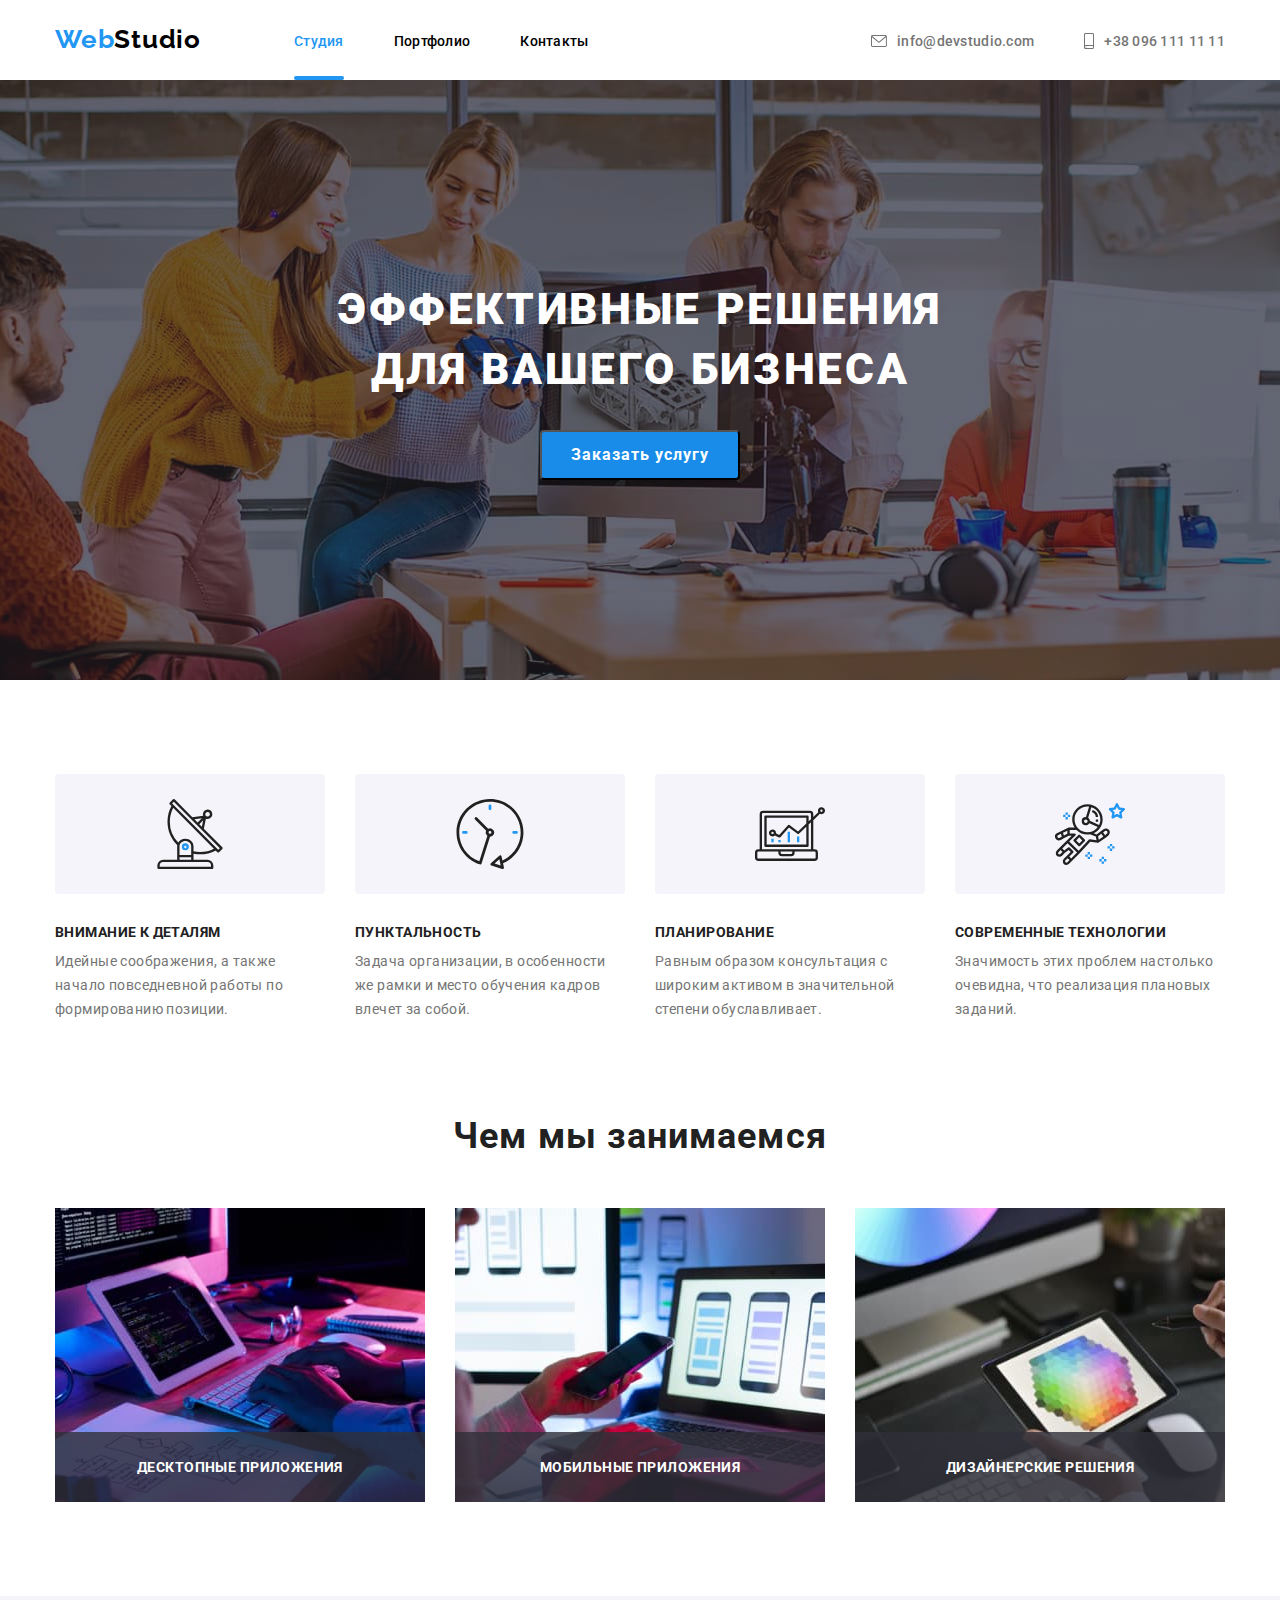
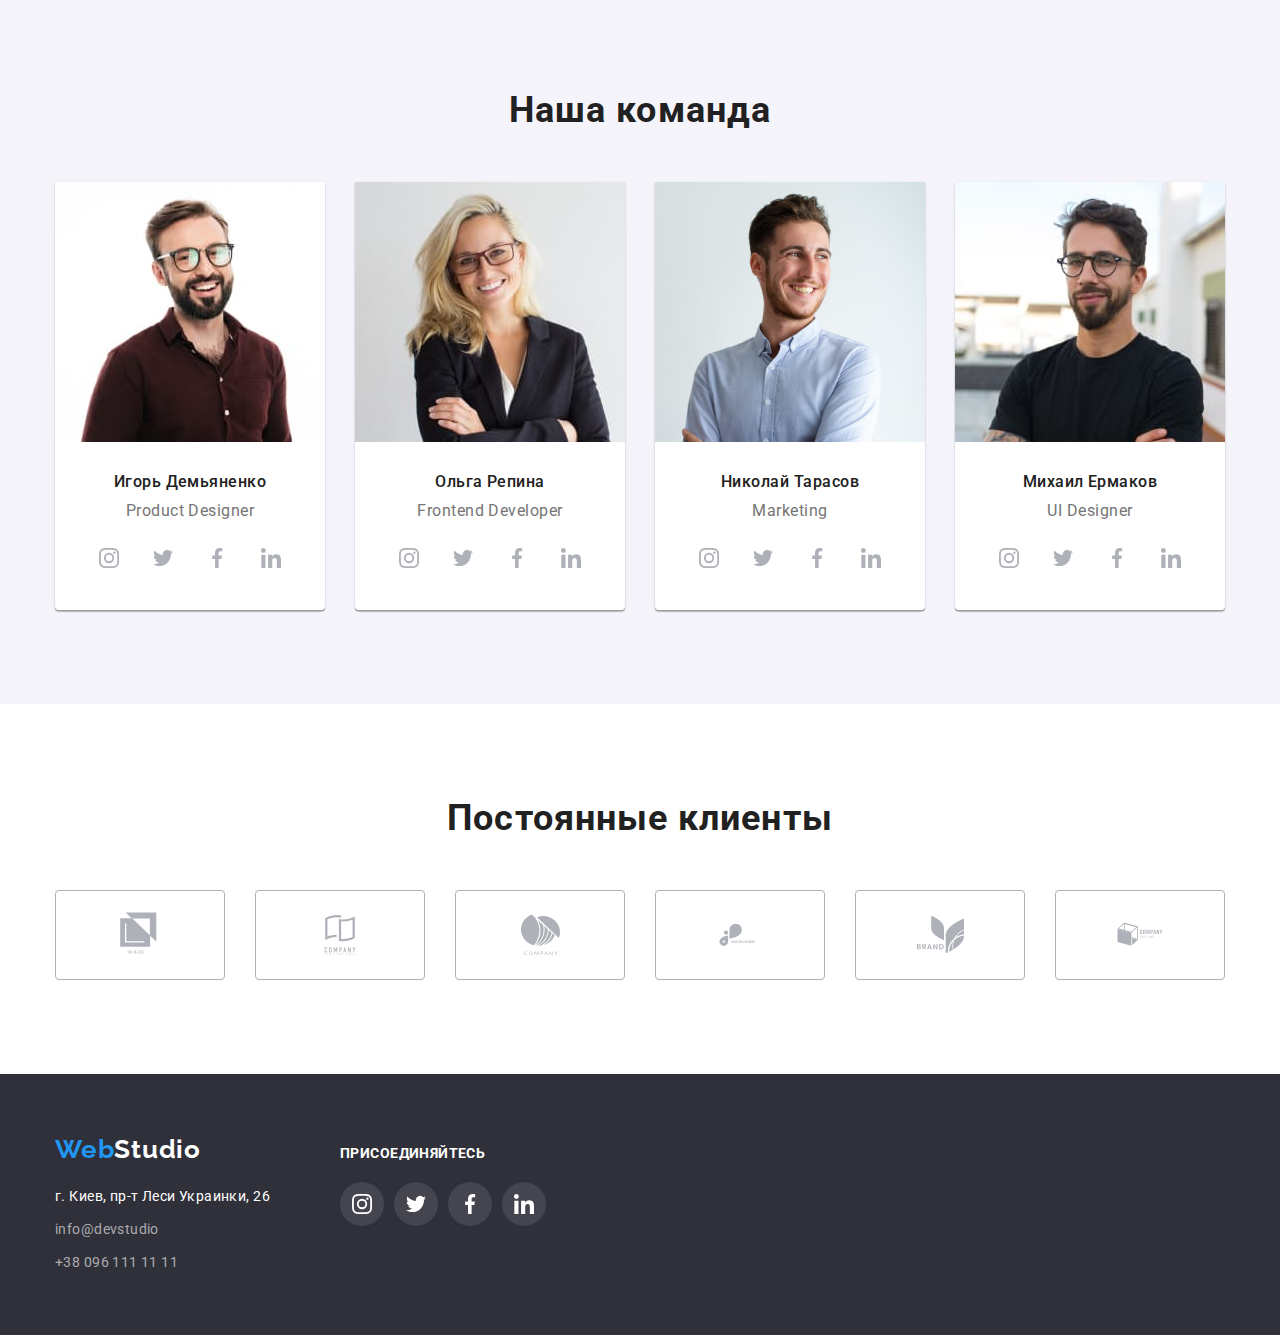
==== index.html @ 2524bd7b "add files" ====
<!DOCTYPE html>
<html lang="ru">
<head>
  <meta charset="UTF-8">
  <meta name="viewport" content="width=device-width, initial-scale=1.0">
  <title>WebStudio</title>
  <link rel="stylesheet" href="https://cdnjs.cloudflare.com/ajax/libs/modern-normalize/1.0.0/modern-normalize.css" />
  <link href="https://fonts.googleapis.com/css2?family=Raleway:wght@700&family=Roboto:wght@400;500;700;900&display=swap"
    rel="stylesheet">
  <link rel="stylesheet" href="./css/styles.css">
</head>

<body> 
  <!-- Header -->
    <header class="header">
      <div class="container">
      <nav class="header-nav">
        <a class="link name" href="./index.html" aria-label="WebStudio">
          <span class="logo-web">Web</span><span class="logo-studio">Studio</span></a>
        <ul class="header-list list">
          <li class="list-item"><a class="item link  current" href="./index.html">Студия</a></li>
          <li class="list-item"><a class="item link" href="./portfolio.html">Портфолио</a></li>
          <li class="list-item"><a class="item link" href="./index.html">Контакты</a></li>
        </ul>
      </nav>
        <address class="address">
          <ul class="header-info list">
            <li class="social-link">
              <a class="item link" href="mailto:info@devstudio.com">
                <svg class="social-mail sprite" width="16" height="12">
                  <use href="./images/sprite.svg#icon-envelope"></use>
                </svg>info@devstudio.com
              </a>
            </li>
            <li class="social-link">
              <a class="item link" href="tel:+380961111111">
                <svg class="social-phone sprite" width="10" height="16">
                  <use href="./images/sprite.svg#icon-smartphone"></use>
                </svg>+38 096 111 11 11
              </a></li>
          </ul>
        </address>
        </div>
    </header>
  <!-- End Header -->

  <!-- Hero -->
  <main>
    <section class="hero">
      <div class="container">
      <h1 class="description">Эффективные решения для вашего бизнеса</h1>
      <button class="hero-button" href="#" type="button" data-modal-open>Заказать услугу</button>
      </div>
        </section>
    <div class="backdrop is-hidden" data-modal>
      <div class="modal">
        <button class="button-close" href="#" type="button" data-modal-close>
          <svg class="crest" width="11px" height="11px">
            <use href="./images/sprite.svg#icon-closed"></use>
          </svg>
        </button>
      </div>
    </div>
   
    <!-- End Hero -->

    <!-- h2 -->
    <section class="section">
      <h2 class="visually-hidden">Преимущества</h2>
      <div class="container">
      <ul class="advantages list">
        <li class="subject">
          <div class="subject-icons">
          <svg class="userpic">
            <use href="./images/sprite.svg#icon-antenna-1"></use>
          </svg>
          </div>
      <h3 class="subtitle">Внимание к деталям</h3>
      <p>Идейные соображения, а также начало повседневной работы по формированию позиции.</p>
       </li>      
       <li class="subject">
         <div class="subject-icons">
         <svg class="userpic">
           <use href="./images/sprite.svg#icon-clock-1"></use>
         </svg>
        </div>
      <h3 class="subtitle">Пунктальность</h3>
      <p>Задача организации, в особенности же рамки и место обучения кадров влечет за собой.</p>
        </li>  
        <li class="subject">
          <div class="subject-icons">
          <svg class="userpic">
            <use href="./images/sprite.svg#icon-diagram-1"></use>
          </svg>
          </div>
      <h3 class="subtitle">Планирование</h3>  
      <p>Равным образом консультация с широким активом в значительной степени обуславливает.</p>
      </li>
      <li class="subject">
        <div class="subject-icons">
        <svg class="userpic">
          <use href="./images/sprite.svg#icon-astronaut-1"></use>
        </svg>
        </div>
      <h3 class="subtitle">Современные технологии</h3>
      <p>Значимость этих проблем настолько очевидна, что реализация плановых заданий.</p>
      </li>
      </ul>
      </div>
    </section>

    <!-- End h2 -->

    <!-- What we are doing -->
    <section class="section-image">
      <div class="container">
        <h2 class="picture">Чем мы занимаемся</h2>
      <ul class="picture-item list">
        <li class="picture-list"><img src="./images/image1.jpg" alt="typing hands" width="370" height="294">
          <p class="text-list">Десктопные приложения</p></li>
        <li class="picture-list"><img src="./images/image2.jpg" alt="laptop" width="370" height="294">
          <p class="text-list">Мобильные приложения</p></li>
        <li class="picture-list"><img src="./images/image3.jpg" alt="tablet" width="370" height="294">
          <p class="text-list">Дизайнерские решения</p></li>
      </ul>
      </div>
    </section>

    <!-- End what we are doing -->

    <!-- Our team -->
     <section class="section-team">
      <div class="container">
      <h2 class="title">Наша команда</h2>
       <ul class="workers list">
        <li class="workers-photo">     
         <img class="photo" src="./images/img4.jpg" alt="man in glass" width="270" height="260">
        <div class="workers-team">
          <h3 class="workers-name">Игорь Демьяненко</h3>
        <p class="position" lang="en">Product Designer</p>
        <ul class="workers-social list">
          <li class="social-list"><a class="list-links" href="#">
              <svg class="social-icons" width="20" height="20">
                <use href="./images/sprite.svg#icon-instagram-2"></use>
              </svg>
            </a></li>
          <li class="social-list"><a class="list-links" href="#">
              <svg class="social-icons" width="20" height="20">
                <use href="./images/sprite.svg#icon-twitter-1"></use>
              </svg>
            </a></li>
          <li class="social-list"><a class="list-links" href="#">
              <svg class="social-icons" width="20" height="20">
                <use href="./images/sprite.svg#icon-facebook-1"></use>
              </svg>
            </a></li>
          <li class="social-list"><a class="list-links" href="#">
              <svg class="social-icons" width="20" height="20">
                <use href="./images/sprite.svg#icon-linkedin-1"></use>
              </svg>
            </a></li>
            </ul>
        </div>
        <li class="workers-photo">
          <img class="photo" src="./images/img5.jpg" alt="blonde woman" width="270" height="260">       
        <div class="workers-team">
          <h3 class="workers-name">Ольга Репина</h3>
          <p class="position" lang="en">Frontend Developer</p>
           <ul class="workers-social list">
            <li class="social-list"><a class="list-links" href="#">
                <svg class="social-icons" width="20" height="20">
                  <use href="./images/sprite.svg#icon-instagram-2"></use>
                </svg>
              </a></li>
            <li class="social-list"><a class="list-links" href="#">
                <svg class="social-icons" width="20" height="20">
                  <use href="./images/sprite.svg#icon-twitter-1"></use>
                </svg>
              </a></li>
            <li class="social-list"><a class="list-links" href="#">
                <svg class="social-icons" width="20" height="20">
                  <use href="./images/sprite.svg#icon-facebook-1"></use>
                </svg>
              </a></li>
            <li class="social-list"><a class="list-links" href="#">
                <svg class="social-icons" width="20" height="20">
                  <use href="./images/sprite.svg#icon-linkedin-1"></use>
                </svg>
              </a></li>
          </ul>    
          </div>
        <li class="workers-photo">
          <img class="photo" src="./images/img6.jpg" alt="smiling man" width="270" height="260">
         <div class="workers-team">
          <h3 class="workers-name">Николай Тарасов</h3>
        <p class="position" lang="en">Marketing</p>
        <ul class="workers-social list">
          <li class="social-list"><a class="list-links" href="#">
              <svg class="social-icons" width="20" height="20">
                <use href="./images/sprite.svg#icon-instagram-2"></use>
              </svg>
            </a></li>
          <li class="social-list"><a class="list-links" href="#">
              <svg class="social-icons" width="20" height="20">
                <use href="./images/sprite.svg#icon-twitter-1"></use>
              </svg>
            </a></li>
          <li class="social-list"><a class="list-links" href="#">
              <svg class="social-icons" width="20" height="20">
                <use href="./images/sprite.svg#icon-facebook-1"></use>
              </svg>
            </a></li>
          <li class="social-list"><a class="list-links" href="#">
              <svg class="social-icons" width="20" height="20">
                <use href="./images/sprite.svg#icon-linkedin-1"></use>
              </svg>
            </a></li>
        </ul>
        </div>
       
        <li class="workers-photo">
          <img class="photo" src="./images/img7.jpg" alt="man in glass with brown hair" width="270" height="260">
         <div class="workers-team">
          <h3 class="workers-name">Михаил Ермаков</h3>
        <p class="position" lang="en">UI Designer</p>
        <ul class="workers-social list">
          <li class="social-list"><a class="list-links" href="#">
              <svg class="social-icons" width="20" height="20">
                <use href="./images/sprite.svg#icon-instagram-2"></use>
              </svg>
            </a></li>
          <li class="social-list"><a class="list-links" href="#">
              <svg class="social-icons" width="20" height="20">
                <use href="./images/sprite.svg#icon-twitter-1"></use>
              </svg>
            </a></li>
          <li class="social-list"><a class="list-links" href="#">
              <svg class="social-icons" width="20" height="20">
                <use href="./images/sprite.svg#icon-facebook-1"></use>
              </svg>
            </a></li>
          <li class="social-list"><a class="list-links" href="#">
              <svg class="social-icons" width="20" height="20">
                <use href="./images/sprite.svg#icon-linkedin-1"></use>
              </svg>
            </a></li>
        </ul>
        </div>
      </div>
    </section>
    <!-- End our team -->
    <!-- clients -->
    <section>
      <div class="container clients">
        <h2 class="text">Постоянные клиенты</h2>
      <ul class="companies list">
        <li class="border"><a class="clients-list" href="/">
          <svg class="border-pic" width="44" height="49">
            <use href="./images/sprite.svg#icon-logo-1"></use>
          </svg></a>
        </li>
        <li class="border"><a class="clients-list" href="/">
          <svg class="border-pic" width="40" height="52">
            <use href="./images/sprite.svg#icon-logo-2"></use>
          </svg></a>
        </li>
        <li class="border"><a class="clients-list" href="/">
          <svg class="border-pic" width="41" height="42">
            <use href="./images/sprite.svg#icon-logo-3"></use>
          </svg></a>
        </li>
        <li class="border"><a class="clients-list" href="/">
          <svg class="border-pic" width="79" height="42">
            <use href="./images/sprite.svg#icon-logo-4"></use>
          </svg></a>
        </li>
        <li class="border"><a class="clients-list" href="/">
          <svg class="border-pic" width="59" height="47">
            <use href="./images/sprite.svg#icon-logo-5"></use>
          </svg></a>
        </li>
        <li class="border"><a class="clients-list" href="/">
          <svg class="border-pic" width="88" height="45">
            <use href="./images/sprite.svg#icon-logo-6"></use>
          </svg></a>
        </li>
      </ul>
      </div>
    </section>
  </main>
<!-- footer -->
  <footer class="footer">
    <div class="bottom container">
    <div class="company">
      <a class="footer-name link" href="./index.html" aria-label="WebStudio">
      <span class="logo-web">Web</span><span class="logo-footer">Studio</span></a>
        <address class="footer-address">
          <ul class="list">
            <li class="foot-info">
              <a class="footer-map link" href="https://goo.gl/maps/DSJi5Khk5nSSigdE9" target="blank">г. Киев, пр-т Леси Украинки, 26</a>
            </li>
            <li class="foot-info">
              <a class="footer-info link" href="mailto:info@devstudio.com">info@devstudio</a>
            </li>
            <li class="foot-info">
              <a class="footer-info link" href="tel:+380961111111">+38 096 111 11 11</a>
            </li>
          </ul>
        </address>
    </div>
       <div class="join">
          <b class="join-title">присоединяйтесь</b>
          <ul class="join-list list">
          <li class="join-link">
            <a class="join-item" href="/"><svg class="social-items">
            <use href="./images/sprite.svg#icon-instagram-2"></use>
          </svg></a></li>
          <li class="join-link">
            <a class="join-item" href="/"><svg class="social-items">
            <use href="./images/sprite.svg#icon-twitter-1"></use>
          </svg></a></li>
          <li class="join-link">
            <a class="join-item" href="/"><svg class="social-items">
            <use href="./images/sprite.svg#icon-facebook-1"></use>
          </svg></a></li>
          <li class="join-link">
            <a class="join-item" href="/"><svg class="social-items">
            <use href="./images/sprite.svg#icon-linkedin-1"></use>
          </svg></a></li>
          </ul>
        </div>
    </div>
   </footer>
  <script src="./js/modal.js"></script>
  </body>
</html>
---- css/styles.css ----
:root {
  --main-font: "roboto", sans-serif;
  --color-accent: #2196f3;
  --main-font-color: #212121;
  --main-grey-color: #757575;
  --main-white-color: #ffffff;
}
*,
*::before,
*::after {
  margin: 0;
  padding: 0;
}
body {
  font-family: var(--main-font);
}
.list {
  list-style: none;
}
.link {
  text-decoration: none;
  color: inherit;
}
address {
  font-style: normal;
}
.portfolio {
  border: 1px solid #ececec;
}
img {
  display: block;
}
/*logo header+footer*/
.logo-web,
.logo-studio {
  font-weight: 700;
  font-size: 26px;
  line-height: 1.192;
  letter-spacing: 0.03em;
  font-family: Raleway;
  font-style: normal;
}
.logo-web {
  color: #2196f3;
}
.logo-footer {
  font-family: Raleway;
  font-weight: 700;
  font-size: 26px;
  line-height: 1.192;
  letter-spacing: 0.03em;
  color: var(--main-white-color);
}
/*end logo header+footer*/
/*header*/
.container {
  width: 1200px;
  padding-left: 15px;
  padding-right: 15px;
  margin-left: auto;
  margin-right: auto;
}
.header .container {
  display: flex;
  justify-content: space-between;
}
.address .link {
  display: flex;
  align-items: center;
}
.sprite {
  margin-right: 10px;
}
.header-nav {
  display: flex;
  align-items: center;
  cursor: pointer;
}
.name {
  display: inline-block;
  padding-top: 24px;
  padding-bottom: 25px;
  margin-right: 93px;
}
.header-list {
  display: flex;
  font-weight: 500;
  font-size: 14px;
  line-height: 1.142;
  letter-spacing: 0.02em;
}
.list-item:not(:last-child) {
  margin-right: 50px;
}
.social-link:not(:last-child) {
  margin-right: 50px;
}
.item {
  fill: rgba(117, 117, 117, 1);
}
.current {
  color: var(--color-accent);
}
.item:hover,
.item:focus {
  color: var(--color-accent);
  fill: var(--color-accent);
}
.item {
  position: relative;
  display: block;
  padding-top: 33px;
  padding-bottom: 31px;

  transition-property: color, fill;
  transition-duration: 250ms;
  transition-timing-function: cubic-bezier(0.4, 0, 0.2, 1);
}
.current:after {
  content: "";
  display: block;
  position: absolute;
  left: 0;
  bottom: 0;
  width: 100%;
  height: 4px;
  background-color: var(--color-accent);
  border-radius: 2px;
}
.header-info {
  display: flex;
  font-weight: 500;
  font-size: 14px;
  line-height: 1.142;
  letter-spacing: 0.02em;
  color: var(--main-grey-color);
}
/*end-header*/
/* hero */
.backdrop {
  position: fixed;
  top: 0;
  left: 0;
  width: 100%;
  height: 100%;
  background-color: rgba(0, 0, 0, 0.2);
  z-index: 2;
  opacity: 1;

  transition-property: opacity;
  transition-duration: 250ms;
  transition-timing-function: cubic-bezier(0.4, 0, 0.2, 1);
}
.modal {
  position: absolute;
  top: 50%;
  left: 50%;
  transform: translate(-50%, -50%) scale(1);
  transition-property: transform;
  transition-duration: 250ms;
  transition-timing-function: cubic-bezier(0.4, 0, 0.2, 1);

  min-width: 528px;
  min-height: 581px;
  background: #ffffff;
  box-shadow: 0px 1px 3px rgba(0, 0, 0, 0.12), 0px 1px 1px rgba(0, 0, 0, 0.14),
    0px 2px 1px rgba(0, 0, 0, 0.2);
  border-radius: 4px;
}
.backdrop.is-hidden {
  opacity: 0;
  pointer-events: none;
}
.backdrop.is-hidden .modal {
  transform: translate(-50%, -50%) scale(1.1);
}
.button-close {
  position: absolute;
  top: 8px;
  right: 8px;
  width: 30px;
  height: 30px;

  background: #ffffff;
  border-radius: 50%;
  border: 1px solid rgba(0, 0, 0, 0.1);
  cursor: pointer;
}

.hero .container {
  display: flex;
  flex-direction: column;
  text-align: center;
  align-items: center;
}
.hero {
  padding-top: 200px;
  padding-bottom: 200px;
  max-width: 1600px;
  height: 600px;
  margin-left: auto;
  margin-right: auto;
  background-image: linear-gradient(
      to right,
      rgba(47, 48, 58, 0.4),
      rgba(47, 48, 58, 0.4)
    ),
    url(../images/img/bg.jpg);
  background-color: #c4c4c4;
  background-repeat: no-repeat;
  background-size: cover;
  background-position: center;
}
.description {
  width: 700px;
  margin-bottom: 30px;
  font-weight: 900;
  font-size: 44px;
  line-height: 1.363;
  letter-spacing: 0.06em;
  text-transform: uppercase;
  color: var(--main-white-color);
}
.hero-button {
  display: inline-block;
  min-width: 200px;
  height: 50px;
  font-weight: 700;
  font-size: 16px;
  line-height: 1.875;
  letter-spacing: 0.06em;
  background: #188ce8;
  box-shadow: 0px 4px 4px rgba(0, 0, 0, 0.15);
  border-radius: 4px;
  color: var(--main-white-color);
}

/* end hero */
/*h2*/
.visually-hidden {
  position: absolute;
  width: 1px;
  height: 1px;
  margin: -1px;
  border: 0;
  padding: 0;
  clip: rect(0 0 0 0);
  overflow: hidden;
}
.advantages {
  display: flex;
}
.section {
  padding-top: 94px;
}
.advantages .subject {
  width: 270px;
}
.subtitle {
  margin-top: 30px;
  margin-bottom: 10px;
}
.subject:not(:last-child) {
  margin-right: 30px;
}
.subject-icons {
  display: flex;
  align-items: center;
  justify-content: center;
  background-color: #f5f4fa;
  border-radius: 4px;
  width: 270px;
  height: 120px;
}
.userpic {
  width: 70px;
  height: 70px;
}
.section h3 {
  font-weight: 700;
  font-size: 14px;
  line-height: 1.142;
  letter-spacing: 0.03em;
  text-transform: uppercase;
  color: var(--main-font-color);
}
.section p {
  font-weight: 400;
  font-size: 14px;
  line-height: 1.714;
  letter-spacing: 0.03em;
  color: var(--main-grey-color);
}
/* end h2 */

/* what we are doing */
.picture-list {
  position: relative;
  z-index: 1;
}
.text-list {
  position: absolute;
  bottom: 0;
  width: 100%;
  height: 70px;
  background-color: rgba(47, 48, 58, 0.8);
  font-weight: 700;
  font-size: 14px;
  line-height: 1.142;
  text-align: center;
  letter-spacing: 0.03em;
  text-transform: uppercase;
  padding-top: 27px;
  padding-bottom: 27px;
  color: #ffffff;
}
.section-image .container {
  display: flex;
  flex-direction: column;
}
.picture-item {
  display: flex;
  justify-content: space-between;
  margin-top: 50px;
}
.section-image {
  padding-top: 94px;
  padding-bottom: 94px;
}
.section-image h2 {
  font-weight: 700;
  font-size: 36px;
  line-height: 1.166;
  text-align: center;
  letter-spacing: 0.03em;
  color: var(--main-font-color);
}
.section-team h2 {
  font-weight: 700;
  font-size: 36px;
  line-height: 1.166;
  text-align: center;
  letter-spacing: 0.03em;
  color: var(--main-font-color);
}
/* end what we are doing */

/* our team */
.section-team {
  padding-top: 94px;
  padding-bottom: 94px;
}
.workers {
  display: flex;
  margin-top: 50px;
}
.workers-photo {
  width: 270px;
  box-shadow: 0px 1px 3px rgba(0, 0, 0, 0.12), 0px 1px 1px rgba(0, 0, 0, 0.14),
    0px 2px 1px rgba(0, 0, 0, 0.2);
  border-radius: 0px 0px 4px 4px;
  background: #ffffff;
}
.workers-photo:not(:last-child) {
  margin-right: 30px;
}
.workers-team {
  padding-top: 30px;
}
.social-list {
  margin-top: 16px;
}
.social-list:not(:last-child) {
  margin-right: 10px;
}
.workers-name {
  margin-bottom: 10px;
}
.workers-social {
  display: flex;
  padding-left: 32px;
  padding-right: 32px;
  padding-bottom: 30px;
}
.list-links {
  display: flex;
  justify-content: center;
  align-items: center;
  width: 44px;
  height: 44px;
  border-radius: 50%;
  background-color: rgba(255, 255, 255, 0.1);
  fill: rgba(175, 177, 184, 1);
  transition-property: fill, background-color;
  transition-duration: 250ms;
  transition-timing-function: cubic-bezier(0.4, 0, 0.2, 1);
}

.list-links:hover,
.list-links:focus {
  background: var(--color-accent);
}
.list-links:hover {
  fill: var(--main-white-color);
}
.section-team {
  background: #f5f4fa;
}
.section-team h3 {
  font-weight: 500;
  font-size: 16px;
  line-height: 1.187;
  text-align: center;
  letter-spacing: 0.03em;
  color: var(--main-font-color);
}
.section-team p {
  font-weight: 400;
  font-size: 16px;
  line-height: 1.187;
  text-align: center;
  letter-spacing: 0.03em;
  color: var(--main-grey-color);
}
/* end our team */
/* clients */
.clients {
  padding-top: 94px;
  padding-bottom: 94px;
}
.companies {
  display: flex;
}
.border-pic {
  color: inherit;
}
.clients-list {
  display: flex;
  justify-content: center;
  align-items: center;
  border: 1px solid #afb1b8;
  border-radius: 4px;
  width: 170px;
  height: 90px;
  fill: rgba(175, 177, 184, 1);

  transition-property: fill, border;
  transition-duration: 250ms;
  transition-timing-function: cubic-bezier(0.4, 0, 0.2, 1);
}
.clients-list:hover,
.clients-list:focus {
  fill: var(--color-accent);
  color: var(--color-accent);
  border: 1px solid var(--color-accent);
}
.border:not(:last-child) {
  margin-right: 30px;
}
.text {
  font-weight: 700;
  font-size: 36px;
  line-height: 1.166;
  text-align: center;
  letter-spacing: 0.03em;
  color: #212121;
  margin-bottom: 50px;
}
/* footer */
.footer {
  padding-top: 60px;
  padding-bottom: 60px;
  background-color: #2f303a;
}
.footer-name {
  display: block;
}
.bottom {
  display: flex;
  align-items: baseline;
}
.footer-address {
  margin-top: 20px;
}
.footer-map {
  font-weight: 400;
  font-size: 14px;
  line-height: 1.714;
  letter-spacing: 0.03em;
  color: var(--main-white-color);
}
.foot-info + .foot-info {
  margin-top: 9px;
}
.footer-info {
  font-weight: 400;
  font-size: 14px;
  line-height: 1.714;
  letter-spacing: 0.03em;
  color: rgba(255, 255, 255, 0.6);
}
.join {
  margin-left: 70px;
}
.join-list {
  display: flex;
  margin-top: 20px;
}
.join-link + .join-link {
  margin-left: 10px;
}
.join-title {
  /* margin-bottom: 20px; */
  font-weight: 700;
  font-size: 14px;
  line-height: 1.142;
  letter-spacing: 0.03em;
  text-transform: uppercase;
  color: #ffffff;
}
.join-item {
  display: flex;
  justify-content: center;
  align-items: center;
  width: 44px;
  height: 44px;
  border-radius: 50%;
  background-color: rgba(255, 255, 255, 0.1);
  fill: rgba(255, 255, 255, 1);

  transition-property: background-color;
  transition-duration: 250ms;
  transition-timing-function: cubic-bezier(0.4, 0, 0.2, 1);
}
.join-item:hover,
.join-item:focus {
  background: var(--color-accent);
}
.social-items {
  width: 20px;
  height: 20px;
}
.join-link {
  color: #188ce8;
}
/* end footer */

/* portfolio */
/* h1 our works */
.btn-container {
  display: flex;
  justify-content: center;
  margin-bottom: 50px;
}
.nav-btn:not(:last-child) {
  margin-right: 8px;
}
.section-portfolio {
  padding-top: 94px;
  padding-bottom: 94px;
}
.portfolio-container {
  display: flex;
  flex-wrap: wrap;
}
.port-image {
  margin-right: 30px;
  margin-bottom: 30px;
  width: 370px;
}
.port-cards:hover,
.port-cards:focus {
  box-shadow: 0px 1px 1px rgba(0, 0, 0, 0.12), 0px 4px 4px rgba(0, 0, 0, 0.06),
    1px 4px 6px rgba(0, 0, 0, 0.16);
}
.port-image a {
  display: block;
}
.port-image:nth-child(3n) {
  margin-right: 0px;
}
.port-image:nth-last-child(-n + 3) {
  margin-bottom: 0px;
}
.button-portfolio {
  padding: 6px 22px;
  font-weight: 500;
  font-size: 16px;
  line-height: 1.625;
  text-align: center;
  letter-spacing: 0.03em;
  color: var(--main-font-color);
  background: #f5f4fa;
  border-radius: 4px;
  border: none;
  cursor: pointer;

  transition-property: background-color, color, box-shadow;
  transition-duration: 250ms;
  transition-timing-function: cubic-bezier(0.4, 0, 0.2, 1);
}
.button-portfolio:hover,
.button-portfolio:focus {
  background: var(--color-accent);
}

.button-portfolio:hover,
.button-portfolio:focus {
  color: var(--main-white-color);
  box-shadow: 0px 4px 4px rgba(0, 0, 0, 0.25);
}
.port-content {
  border: 1px solid #eeeeee;
  padding: 20px 24px;
}
.card {
  margin-bottom: 4px;
}
.port-text {
  font-weight: 400;
  font-size: 16px;
  line-height: 1.875;
  letter-spacing: 0.03em;
  color: #757575;
}
.port-cards:hover .overlay,
.port-cards:focus .overlay {
  transform: translateY(0);
}
.port-cards {
  display: block;
  transition-duration: 250ms;
  transition-timing-function: cubic-bezier(0.4, 0, 0.2, 1);
}
.section-portfolio h2 {
  font-weight: 700;
  font-size: 18px;
  line-height: 2;
  letter-spacing: 0.06em;
  color: var(--main-font-color);
}
.section-portfolio .p {
  font-weight: 400;
  font-size: 16px;
  line-height: 1.875;
  letter-spacing: 0.03em;
  color: var(--main-grey-color);
}
.thumb {
  position: relative;
  width: 370px;
  height: 294px;
  overflow: hidden;
}
.overlay {
  position: absolute;
  top: 0;
  left: 0;
  width: 100%;
  height: 100%;

  padding: 63px 24px;
  font-weight: 400;
  font-size: 18px;
  line-height: 1.555;
  letter-spacing: 0.03em;
  color: #ffffff;
  background-color: rgba(33, 150, 243, 0.9);

  transition-duration: 250ms;
  transition-timing-function: cubic-bezier(0.4, 0, 0.2, 1);
  transform: translateY(100%);
  transition-property: transform;
}
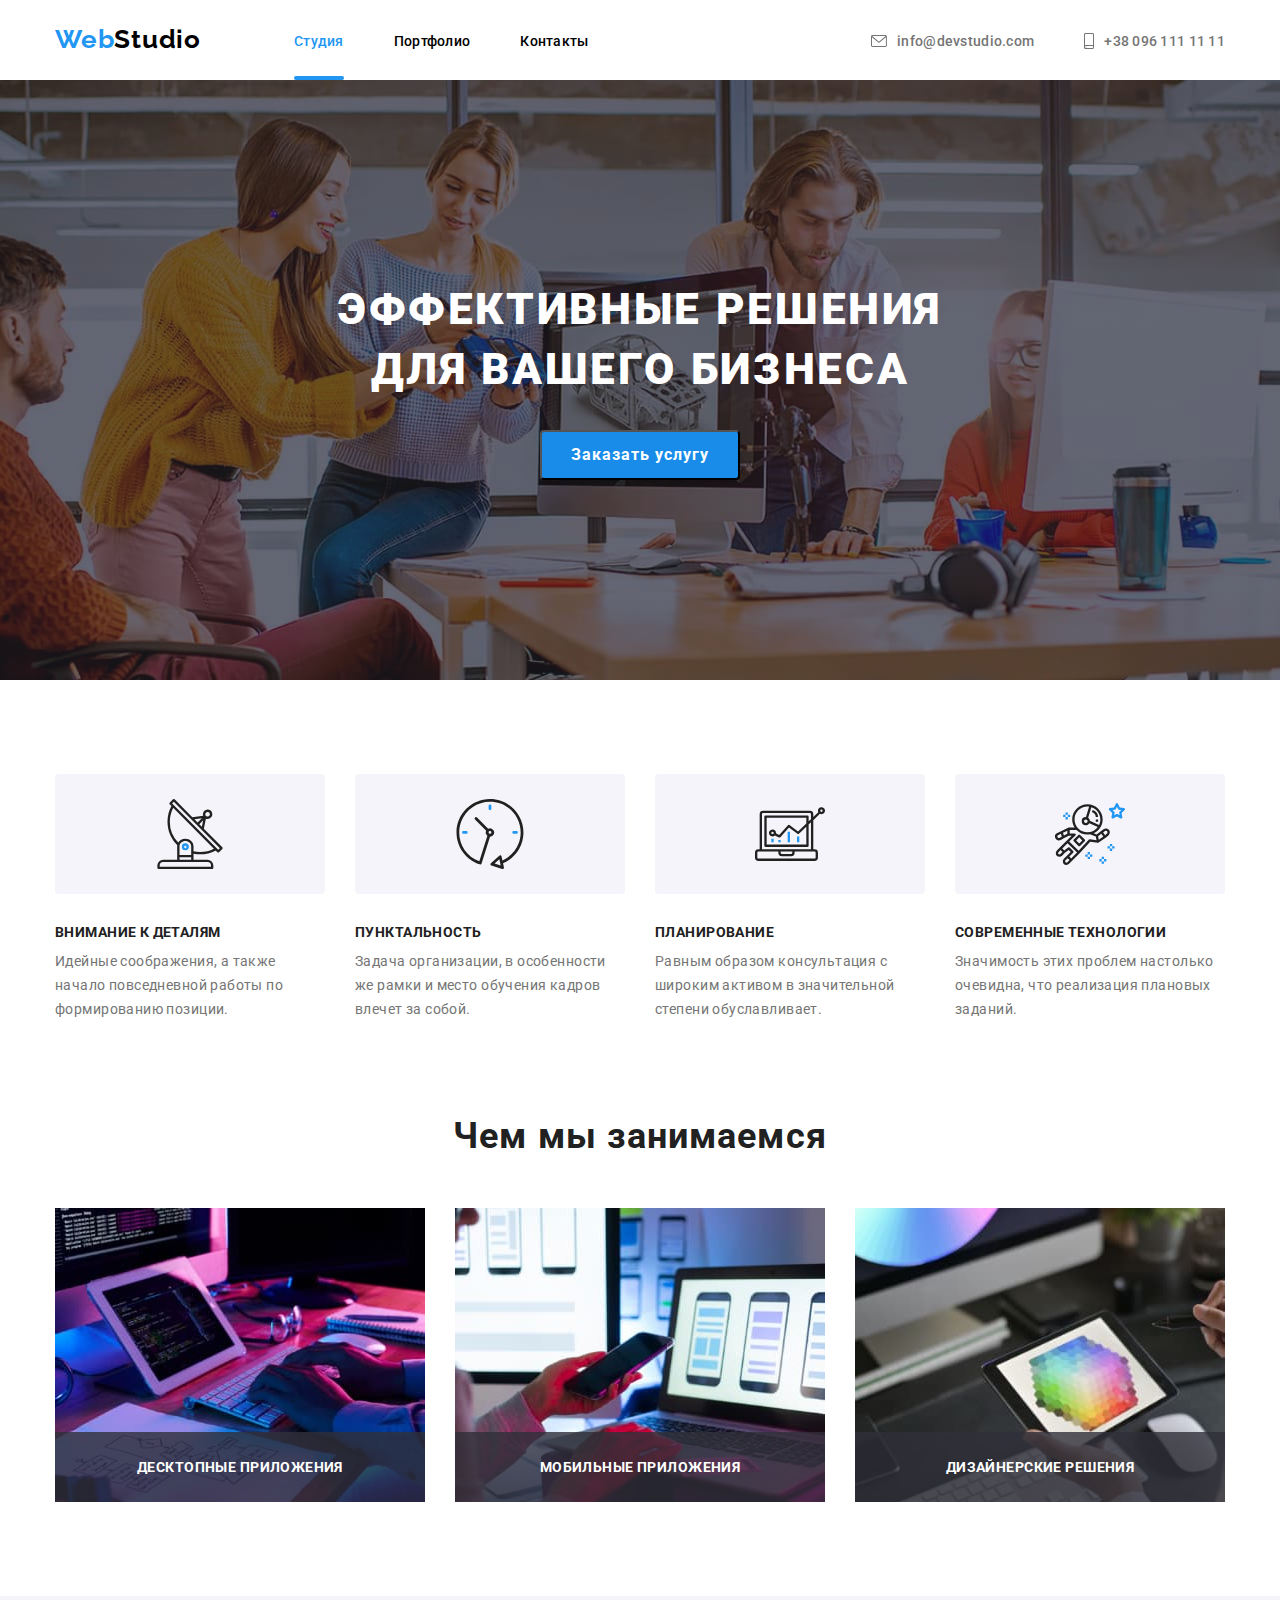
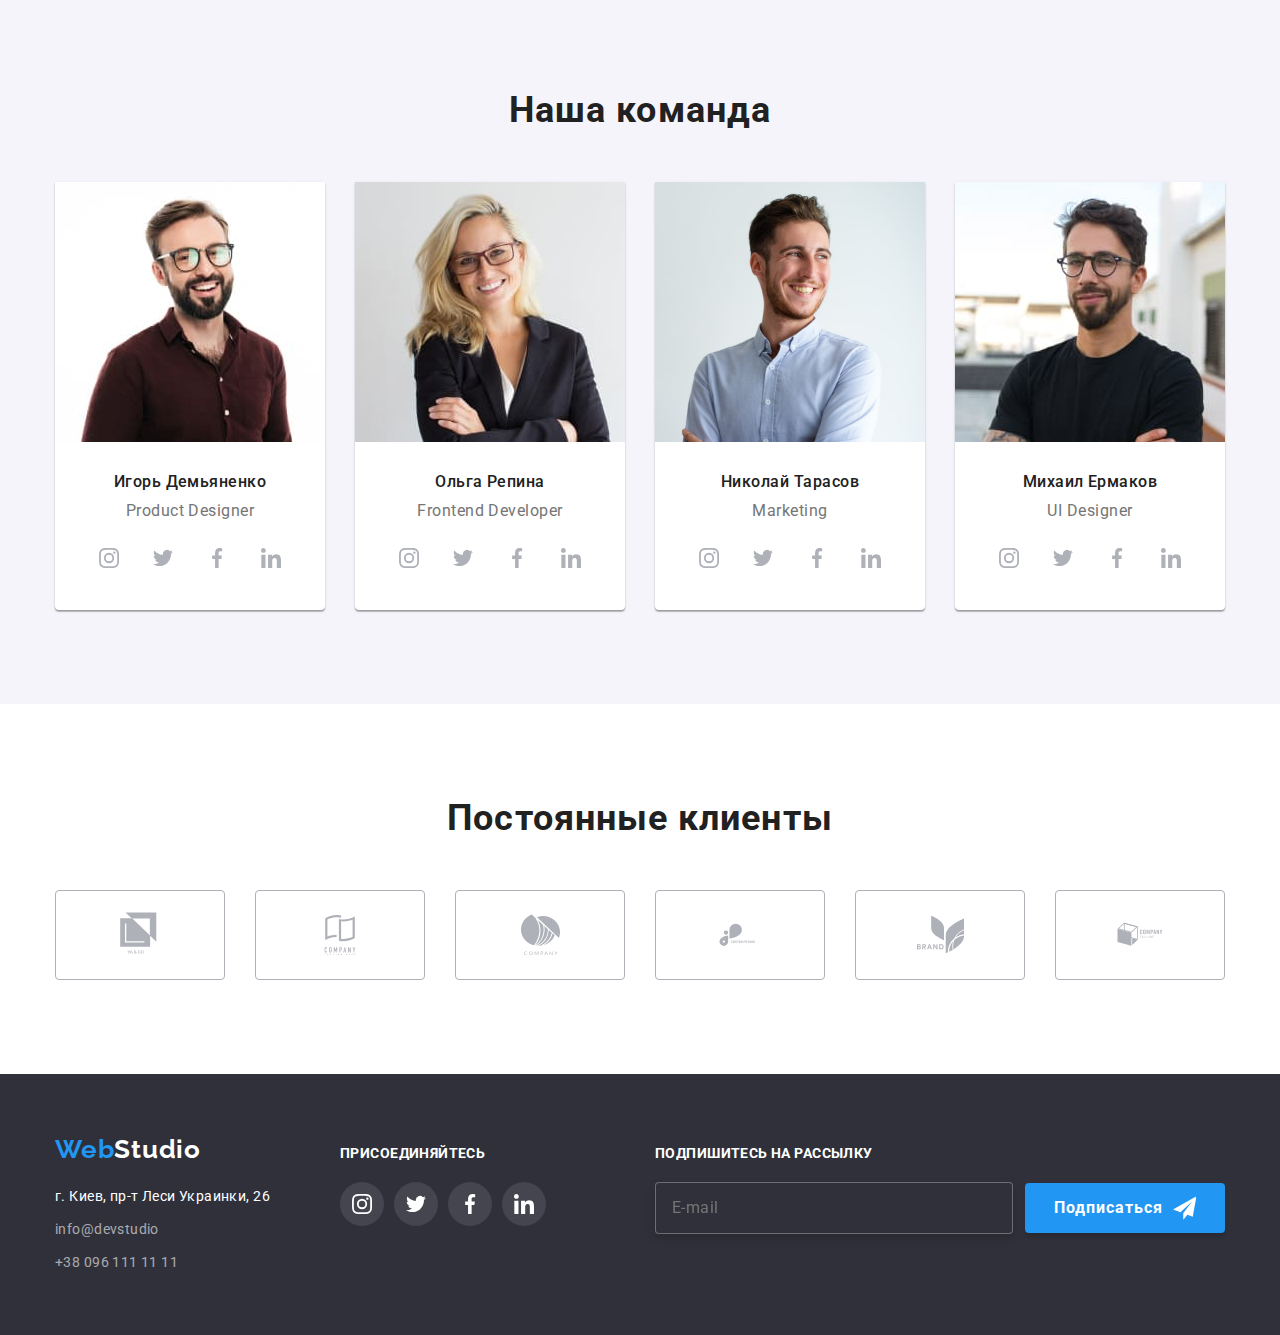
==== commit 87c21037: "add forms" ====
--- a/index.html
+++ b/index.html
@@ -59,6 +59,42 @@
             <use href="./images/sprite.svg#icon-closed"></use>
           </svg>
         </button>
+        <form class="form">
+          <b class="form-title">Оставьте свои данные, мы вам перезвоним</b>
+          <div class="fieldset">
+            <label for="name" class="field">
+              <span class="label">Имя</span>
+              <input class="input" type="name" name="name" id="name">
+            </label>
+            <label for="tel" class="field">
+              <span class="label">Телефон</span>
+              <input class="input" type="tel" name="tel" id="tel">
+            </label>
+            <label for="mail" class="field">
+              <span class="label">Почта</span>
+              <input class="input" type="email" name="mail" id="mail">
+            </label>
+            <label for="comment" class="field">
+              <span class="label">Коментарий</span>
+              <textarea class="field comment" 
+              name="comment" 
+              id="comment"
+              cols="48"
+              rows="6"
+              placeholder="введите текст"></textarea>
+            </label>
+            <label class="checkbox">
+              <input class="check-input visually-hidden" type="checkbox">
+              <svg>
+                <use></use>
+              </svg>
+              <span>Соглашаюсь с рассылкой и принимаю <a href="#" class="link">Условия договора</a></span>
+            </label>
+            <button class="btn-form" type="submit">
+              <span class="btn-text">Отправить</span>
+            </button>
+          </div>
+        </form>
       </div>
     </div>
    
@@ -329,7 +365,20 @@
           </svg></a></li>
           </ul>
         </div>
-    </div>
+          <div class="subscribe">
+            <b class="subscribe-title">подпишитесь на рассылку</b>
+            <form class="subscription" autocomplete="off">
+              <label class="subscription-field">
+                <input class="subscription-input" type="mail" name="mail" id="mail" placeholder="E-mail">
+              </label>
+            <button class="subscribe-btn" type="submit" href="#">
+              <span class="submit-text">Подписаться</span>
+              <svg class="sub-icon" width="24" height="24">
+                <use href="./images/sprite.svg#icon-icon-send"></use>
+              </svg>
+            </button>
+            </form>
+          </div>
    </footer>
   <script src="./js/modal.js"></script>
   </body>
--- a/css/styles.css
+++ b/css/styles.css
@@ -155,6 +155,7 @@
   position: absolute;
   top: 50%;
   left: 50%;
+  padding: 40px 40px;
   transform: translate(-50%, -50%) scale(1);
   transition-property: transform;
   transition-duration: 250ms;
@@ -173,6 +174,24 @@
 }
 .backdrop.is-hidden .modal {
   transform: translate(-50%, -50%) scale(1.1);
+}
+.form {
+  display: flex;
+  flex-direction: column;
+}
+.form-title {
+  margin-bottom: 12px;
+  font-weight: 700;
+  font-size: 20px;
+  line-height: 1.15;
+  text-align: center;
+  letter-spacing: 0.03em;
+  color: #212121;
+}
+.field {
+  position: relative;
+  display: flex;
+  flex-direction: column;
 }
 .button-close {
   position: absolute;
@@ -510,7 +529,6 @@
   margin-left: 10px;
 }
 .join-title {
-  /* margin-bottom: 20px; */
   font-weight: 700;
   font-size: 14px;
   line-height: 1.142;
@@ -543,6 +561,59 @@
 .join-link {
   color: #188ce8;
 }
+.subscribe-title {
+  font-weight: 700;
+  font-size: 14px;
+  line-height: 1.142;
+  letter-spacing: 0.03em;
+  text-transform: uppercase;
+  color: #ffffff;
+}
+.subscription {
+  display: flex;
+  align-items: baseline;
+  margin-top: 20px;
+}
+.subscription-input {
+  display: block;
+  width: 358px;
+  padding: 15px 16px;
+  border: 1px solid rgba(255, 255, 255, 0.3);
+  filter: drop-shadow(0px 4px 4px rgba(0, 0, 0, 0.15));
+  border-radius: 4px;
+  background-color: #2f303a;
+  font-weight: 400;
+  font-size: 16px;
+  line-height: 1.25;
+  letter-spacing: 0.03em;
+  color: rgba(255, 255, 255, 0.6);
+}
+.subscribe-btn {
+  display: flex;
+  align-items: center;
+  margin-left: 12px;
+  padding: 10px 29px;
+
+  width: 200px;
+  font-weight: 700;
+  font-size: 16px;
+  line-height: 1.875;
+  text-align: center;
+  letter-spacing: 0.06em;
+  color: #ffffff;
+  background: #2196f3;
+  box-shadow: 0px 4px 4px rgba(0, 0, 0, 0.15);
+  border-radius: 4px;
+  fill: #ffffff;
+  border: none;
+  cursor: pointer;
+}
+.subscribe {
+  margin-left: auto;
+}
+.submit-text {
+  margin-right: 10px;
+}
 /* end footer */
 
 /* portfolio */
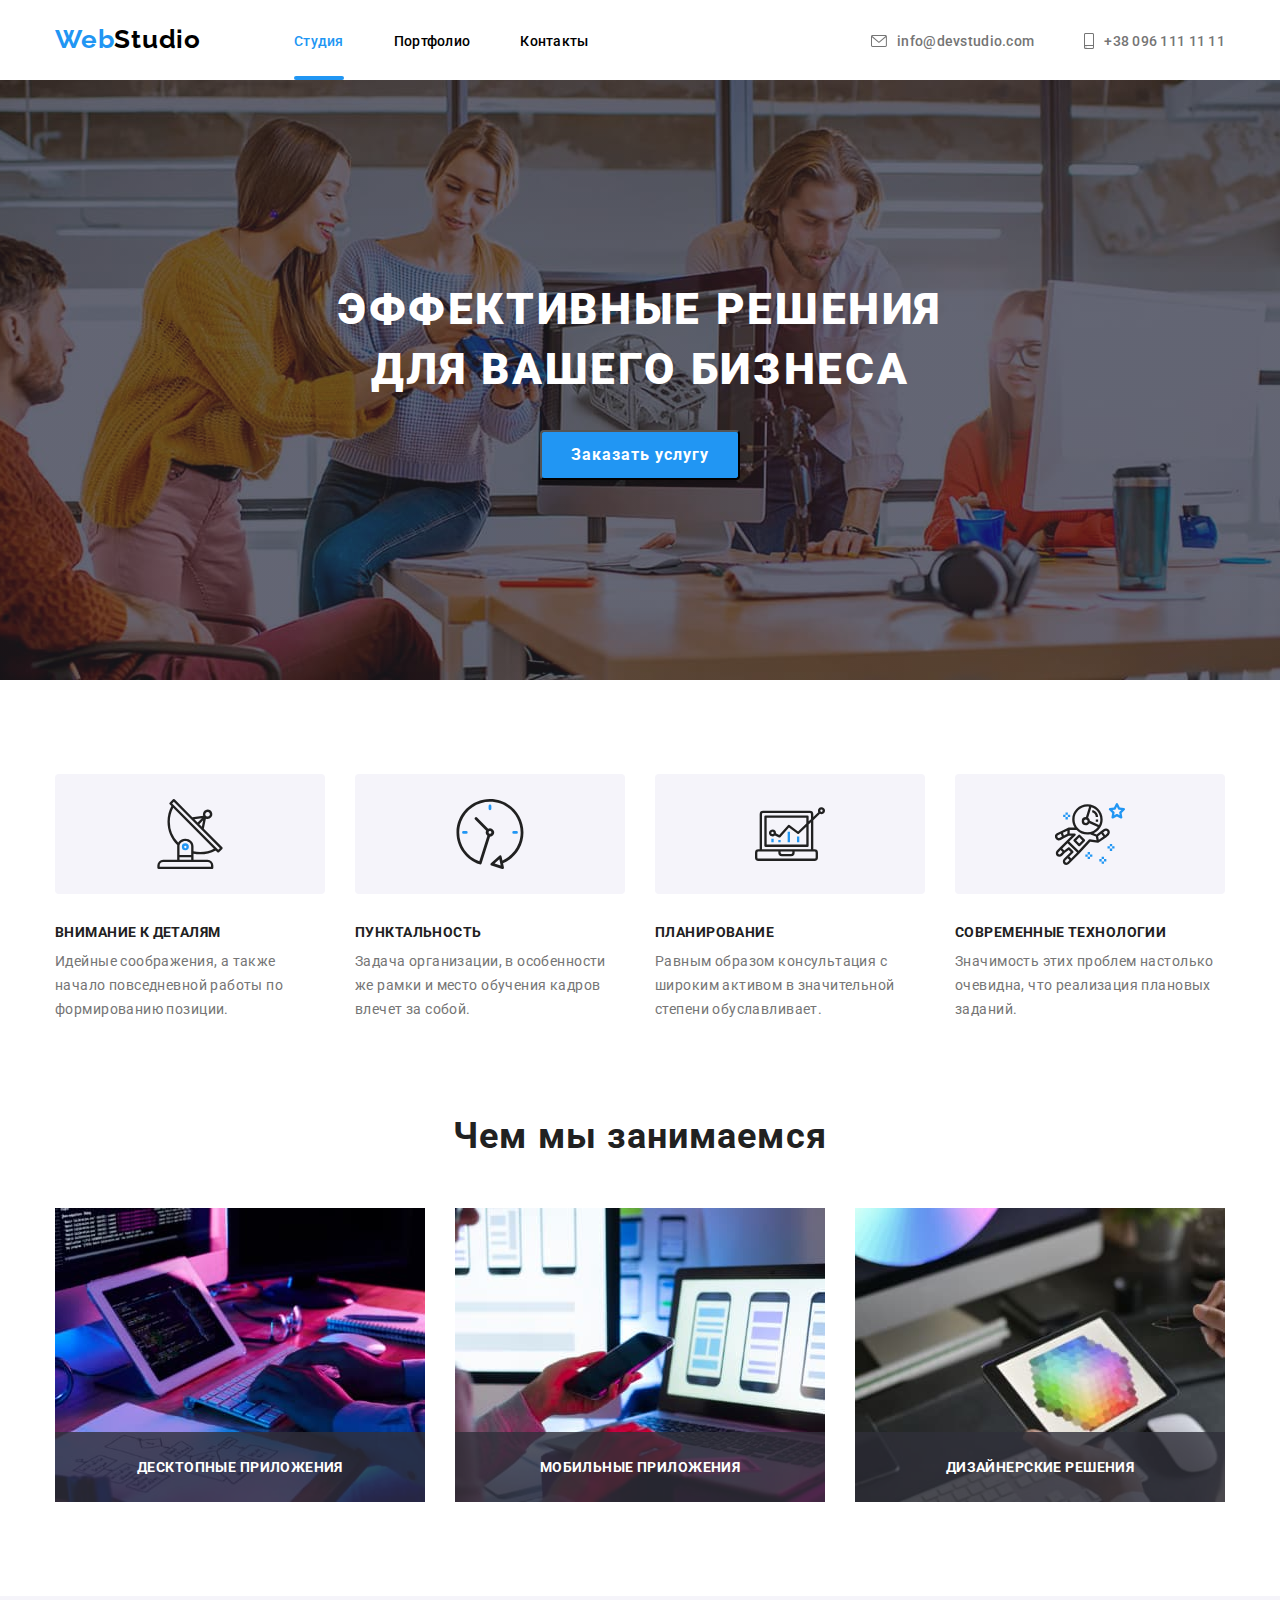
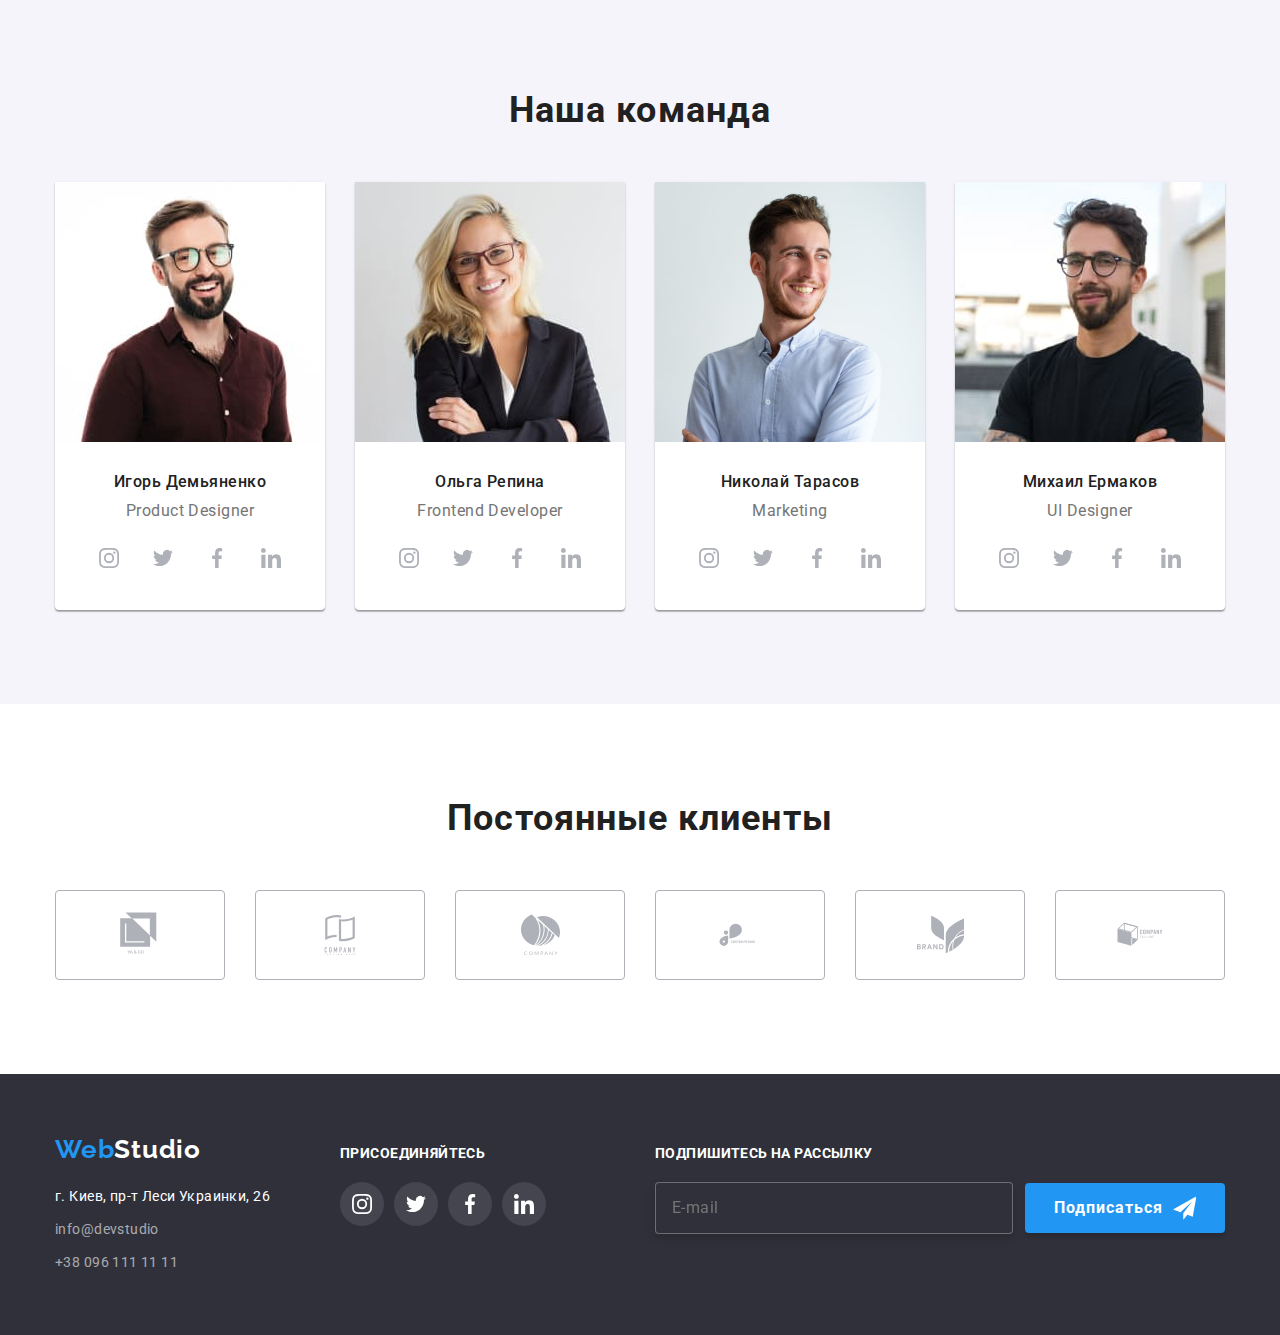
==== commit de42717e: "checked by Validator" ====
--- a/index.html
+++ b/index.html
@@ -49,12 +49,12 @@
     <section class="hero">
       <div class="container">
       <h1 class="description">Эффективные решения для вашего бизнеса</h1>
-      <button class="hero-button" href="#" type="button" data-modal-open>Заказать услугу</button>
+      <button class="hero-button" type="button" data-modal-open>Заказать услугу</button>
       </div>
         </section>
     <div class="backdrop is-hidden" data-modal>
       <div class="modal">
-        <button class="button-close" href="#" type="button" data-modal-close>
+        <button class="button-close" type="button" data-modal-close>
           <svg class="crest" width="11px" height="11px">
             <use href="./images/sprite.svg#icon-closed"></use>
           </svg>
@@ -62,37 +62,41 @@
         <form class="form">
           <b class="form-title">Оставьте свои данные, мы вам перезвоним</b>
           <div class="fieldset">
-            <label for="name" class="field">
+            <label class="field">
               <span class="label">Имя</span>
-              <input class="input" type="name" name="name" id="name">
-            </label>
-            <label for="tel" class="field">
+              <input class="input" type="text" name="name">
+              <svg class="icon" width="18" height="18">
+                <use href="./images/sprite.svg#icon-person"></use>
+              </svg>
+            </label>
+            <label class="field">
               <span class="label">Телефон</span>
-              <input class="input" type="tel" name="tel" id="tel">
-            </label>
-            <label for="mail" class="field">
+              <input class="input" type="tel" name="tel">
+              <svg class="icon" width="18" height="18">
+                <use href="./images/sprite.svg#icon-phone"></use>
+              </svg>
+            </label>
+            <label class="field">
               <span class="label">Почта</span>
-              <input class="input" type="email" name="mail" id="mail">
-            </label>
-            <label for="comment" class="field">
+              <input class="input" type="email" name="mail">
+              <svg class="icon" width="18" height="18">
+                <use href="./images/sprite.svg#icon-email"></use>
+              </svg>
+            </label>
+            <label class="field">
               <span class="label">Коментарий</span>
-              <textarea class="field comment" 
+              <textarea class="input comment" 
               name="comment" 
-              id="comment"
               cols="48"
               rows="6"
-              placeholder="введите текст"></textarea>
-            </label>
+              placeholder="Введите текст"></textarea>
+            </label>
+
             <label class="checkbox">
-              <input class="check-input visually-hidden" type="checkbox">
-              <svg>
-                <use></use>
-              </svg>
-              <span>Соглашаюсь с рассылкой и принимаю <a href="#" class="link">Условия договора</a></span>
-            </label>
-            <button class="btn-form" type="submit">
-              <span class="btn-text">Отправить</span>
-            </button>
+              <input class="check-input" type="checkbox" name="policy">
+              <span class="check-text">Соглашаюсь с рассылкой и принимаю <a href="#">Условия договора</a></span>
+            </label>
+            <button class="btn-form" type="submit">Отправить</button>
           </div>
         </form>
       </div>
@@ -169,9 +173,10 @@
       <div class="container">
       <h2 class="title">Наша команда</h2>
        <ul class="workers list">
+        
         <li class="workers-photo">     
          <img class="photo" src="./images/img4.jpg" alt="man in glass" width="270" height="260">
-        <div class="workers-team">
+         <div class="workers-team">
           <h3 class="workers-name">Игорь Демьяненко</h3>
         <p class="position" lang="en">Product Designer</p>
         <ul class="workers-social list">
@@ -197,6 +202,7 @@
             </a></li>
             </ul>
         </div>
+
         <li class="workers-photo">
           <img class="photo" src="./images/img5.jpg" alt="blonde woman" width="270" height="260">       
         <div class="workers-team">
@@ -223,8 +229,9 @@
                   <use href="./images/sprite.svg#icon-linkedin-1"></use>
                 </svg>
               </a></li>
-          </ul>    
-          </div>
+          </ul>               
+          </div>
+
         <li class="workers-photo">
           <img class="photo" src="./images/img6.jpg" alt="smiling man" width="270" height="260">
          <div class="workers-team">
@@ -281,8 +288,9 @@
               </svg>
             </a></li>
         </ul>
-        </div>
-      </div>
+         </div>
+      </ul>
+        </div>
     </section>
     <!-- End our team -->
     <!-- clients -->
@@ -367,11 +375,9 @@
         </div>
           <div class="subscribe">
             <b class="subscribe-title">подпишитесь на рассылку</b>
-            <form class="subscription" autocomplete="off">
-              <label class="subscription-field">
-                <input class="subscription-input" type="mail" name="mail" id="mail" placeholder="E-mail">
-              </label>
-            <button class="subscribe-btn" type="submit" href="#">
+            <form class="subscription" autocomplete="off">  
+                <input class="subscription-input" type="email" name="mail" id="mail" placeholder="E-mail">
+            <button class="subscribe-btn" type="submit">
               <span class="submit-text">Подписаться</span>
               <svg class="sub-icon" width="24" height="24">
                 <use href="./images/sprite.svg#icon-icon-send"></use>
@@ -379,6 +385,7 @@
             </button>
             </form>
           </div>
+    </div>
    </footer>
   <script src="./js/modal.js"></script>
   </body>
--- a/css/styles.css
+++ b/css/styles.css
@@ -4,6 +4,13 @@
   --main-font-color: #212121;
   --main-grey-color: #757575;
   --main-white-color: #ffffff;
+  --main-hero-color: #c4c4c4;
+  --bcg-icons-index: #f5f4fa;
+  --bcg-text-list: rgba(47, 48, 58, 0.8);
+  --bcg-section-team: #f5f4fa;
+  --fill-social-list: rgba(175, 177, 184, 1);
+  --main-nav-color: rgba(117, 117, 117, 1);
+  --bcg-footer: #2f303a;
 }
 *,
 *::before,
@@ -41,7 +48,7 @@
   font-style: normal;
 }
 .logo-web {
-  color: #2196f3;
+  color: var(--color-accent);
 }
 .logo-footer {
   font-family: Raleway;
@@ -96,7 +103,7 @@
   margin-right: 50px;
 }
 .item {
-  fill: rgba(117, 117, 117, 1);
+  fill: var(--main-nav-color);
 }
 .current {
   color: var(--color-accent);
@@ -163,7 +170,7 @@
 
   min-width: 528px;
   min-height: 581px;
-  background: #ffffff;
+  background: var(--main-white-color);
   box-shadow: 0px 1px 3px rgba(0, 0, 0, 0.12), 0px 1px 1px rgba(0, 0, 0, 0.14),
     0px 2px 1px rgba(0, 0, 0, 0.2);
   border-radius: 4px;
@@ -186,12 +193,68 @@
   line-height: 1.15;
   text-align: center;
   letter-spacing: 0.03em;
-  color: #212121;
+  color: var(--main-font-color);
+}
+.field .icon {
+  position: absolute;
+  display: inline-block;
+  bottom: 11px;
+  left: 12px;
+  fill: var(--main-font-color);
+}
+.field + .field {
+  margin-top: 10px;
 }
 .field {
   position: relative;
   display: flex;
   flex-direction: column;
+}
+.label {
+  margin-bottom: 4px;
+  font-weight: 400;
+  font-size: 12px;
+  line-height: 1.166;
+  letter-spacing: 0.01em;
+  color: var(--main-grey-color);
+}
+.input {
+  padding-top: 10px;
+  padding-bottom: 10px;
+  padding-left: 42px;
+  box-sizing: border-box;
+  border: 1px solid rgba(33, 33, 33, 0.2);
+  border-radius: 4px;
+  cursor: text;
+
+  transition-property: border;
+  transition-duration: 250ms;
+  transition-timing-function: cubic-bezier(0.4, 0, 0.2, 1);
+}
+.icon {
+  transition-property: fill;
+  transition-duration: 250ms;
+  transition-timing-function: cubic-bezier(0.4, 0, 0.2, 1);
+}
+.input:focus {
+  outline: none;
+  border-color: var(--color-accent);
+}
+.input:focus + .icon {
+  fill: var(--color-accent);
+  color: var(--color-accent);
+}
+.comment {
+  padding: 12px 16px;
+  margin-bottom: 20px;
+  resize: none;
+}
+.comment::placeholder {
+  font-weight: 400;
+  font-size: 12px;
+  line-height: 1.166;
+  letter-spacing: 0.01em;
+  color: rgba(117, 117, 117, 0.5);
 }
 .button-close {
   position: absolute;
@@ -200,12 +263,96 @@
   width: 30px;
   height: 30px;
 
-  background: #ffffff;
+  background: var(--main-white-color);
   border-radius: 50%;
   border: 1px solid rgba(0, 0, 0, 0.1);
   cursor: pointer;
-}
-
+
+  transition-property: fill;
+  transition-duration: 250ms;
+  transition-timing-function: cubic-bezier(0.4, 0, 0.2, 1);
+}
+.checkbox {
+  display: flex;
+  justify-content: center;
+  margin-bottom: 30px;
+}
+.checkbox:hover {
+  cursor: pointer;
+}
+.check-input {
+  position: absolute;
+  width: 1px;
+  height: 1px;
+  margin: -1px;
+  border: 0;
+  padding: 0;
+  clip: rect(0 0 0 0);
+  overflow: hidden;
+}
+.check-input:checked + .check-text::before {
+  background-color: var(--color-accent);
+  border: 0;
+  background-image: url(../images/img/iconCheck.svg);
+  background-size: contain;
+  background-repeat: no-repeat;
+  background-position: center;
+}
+.check-text {
+  font-weight: 400;
+  font-size: 14px;
+  line-height: 1.714;
+  letter-spacing: 0.03em;
+  color: var(--main-grey-color);
+}
+
+.checkbox a {
+  text-decoration: underline;
+  color: var(--color-accent);
+}
+.check-text {
+  display: flex;
+  align-items: center;
+  font-weight: 400;
+  font-size: 14px;
+  line-height: 1.714;
+  letter-spacing: 0.03em;
+  color: var(--main-grey-color);
+}
+.check-text::before {
+  content: "";
+  display: inline-block;
+  width: 16px;
+  height: 15px;
+  margin-right: 8px;
+  border: 2px solid var(--main-font-color);
+  border-radius: 2px;
+}
+
+.button-close:hover {
+  fill: var(--color-accent);
+}
+.btn-form {
+  display: block;
+  width: 200px;
+  height: 50px;
+  padding: 10px 55px;
+
+  font-weight: 700;
+  font-size: 16px;
+  line-height: 1.875;
+  letter-spacing: 0.06em;
+  color: var(--main-white-color);
+
+  background: var(--color-accent);
+  box-shadow: 0px 1px 3px rgba(0, 0, 0, 0.12), 0px 1px 1px rgba(0, 0, 0, 0.14),
+    0px 2px 1px rgba(0, 0, 0, 0.2);
+  border-radius: 4px;
+  margin-left: auto;
+  margin-right: auto;
+  border: none;
+  cursor: pointer;
+}
 .hero .container {
   display: flex;
   flex-direction: column;
@@ -225,7 +372,7 @@
       rgba(47, 48, 58, 0.4)
     ),
     url(../images/img/bg.jpg);
-  background-color: #c4c4c4;
+  background-color: var(--main-hero-color);
   background-repeat: no-repeat;
   background-size: cover;
   background-position: center;
@@ -248,7 +395,7 @@
   font-size: 16px;
   line-height: 1.875;
   letter-spacing: 0.06em;
-  background: #188ce8;
+  background: var(--color-accent);
   box-shadow: 0px 4px 4px rgba(0, 0, 0, 0.15);
   border-radius: 4px;
   color: var(--main-white-color);
@@ -286,7 +433,7 @@
   display: flex;
   align-items: center;
   justify-content: center;
-  background-color: #f5f4fa;
+  background-color: var(--bcg-icons-index);
   border-radius: 4px;
   width: 270px;
   height: 120px;
@@ -322,7 +469,7 @@
   bottom: 0;
   width: 100%;
   height: 70px;
-  background-color: rgba(47, 48, 58, 0.8);
+  background-color: var(--bcg-text-list);
   font-weight: 700;
   font-size: 14px;
   line-height: 1.142;
@@ -331,7 +478,7 @@
   text-transform: uppercase;
   padding-top: 27px;
   padding-bottom: 27px;
-  color: #ffffff;
+  color: var(--main-white-color);
 }
 .section-image .container {
   display: flex;
@@ -378,7 +525,7 @@
   box-shadow: 0px 1px 3px rgba(0, 0, 0, 0.12), 0px 1px 1px rgba(0, 0, 0, 0.14),
     0px 2px 1px rgba(0, 0, 0, 0.2);
   border-radius: 0px 0px 4px 4px;
-  background: #ffffff;
+  background: var(--main-white-color);
 }
 .workers-photo:not(:last-child) {
   margin-right: 30px;
@@ -409,12 +556,11 @@
   height: 44px;
   border-radius: 50%;
   background-color: rgba(255, 255, 255, 0.1);
-  fill: rgba(175, 177, 184, 1);
+  fill: var(--fill-social-list);
   transition-property: fill, background-color;
   transition-duration: 250ms;
   transition-timing-function: cubic-bezier(0.4, 0, 0.2, 1);
 }
-
 .list-links:hover,
 .list-links:focus {
   background: var(--color-accent);
@@ -423,7 +569,7 @@
   fill: var(--main-white-color);
 }
 .section-team {
-  background: #f5f4fa;
+  background: var(--bcg-section-team);
 }
 .section-team h3 {
   font-weight: 500;
@@ -482,14 +628,14 @@
   line-height: 1.166;
   text-align: center;
   letter-spacing: 0.03em;
-  color: #212121;
+  color: var(--main-font-color);
   margin-bottom: 50px;
 }
 /* footer */
 .footer {
   padding-top: 60px;
   padding-bottom: 60px;
-  background-color: #2f303a;
+  background-color: var(--bcg-footer);
 }
 .footer-name {
   display: block;
@@ -534,7 +680,7 @@
   line-height: 1.142;
   letter-spacing: 0.03em;
   text-transform: uppercase;
-  color: #ffffff;
+  color: var(--main-white-color);
 }
 .join-item {
   display: flex;
@@ -559,7 +705,7 @@
   height: 20px;
 }
 .join-link {
-  color: #188ce8;
+  color: var(--color-accent);
 }
 .subscribe-title {
   font-weight: 700;
@@ -567,7 +713,7 @@
   line-height: 1.142;
   letter-spacing: 0.03em;
   text-transform: uppercase;
-  color: #ffffff;
+  color: var(--main-white-color);
 }
 .subscription {
   display: flex;
@@ -600,11 +746,11 @@
   line-height: 1.875;
   text-align: center;
   letter-spacing: 0.06em;
-  color: #ffffff;
-  background: #2196f3;
+  color: var(--main-white-color);
+  background: var(--color-accent);
   box-shadow: 0px 4px 4px rgba(0, 0, 0, 0.15);
   border-radius: 4px;
-  fill: #ffffff;
+  fill: var(--main-white-color);
   border: none;
   cursor: pointer;
 }
@@ -661,7 +807,7 @@
   text-align: center;
   letter-spacing: 0.03em;
   color: var(--main-font-color);
-  background: #f5f4fa;
+  background: var(--bcg-section-team);
   border-radius: 4px;
   border: none;
   cursor: pointer;
@@ -692,7 +838,7 @@
   font-size: 16px;
   line-height: 1.875;
   letter-spacing: 0.03em;
-  color: #757575;
+  color: var(--main-grey-color);
 }
 .port-cards:hover .overlay,
 .port-cards:focus .overlay {
@@ -735,7 +881,7 @@
   font-size: 18px;
   line-height: 1.555;
   letter-spacing: 0.03em;
-  color: #ffffff;
+  color: var(--main-white-color);
   background-color: rgba(33, 150, 243, 0.9);
 
   transition-duration: 250ms;
